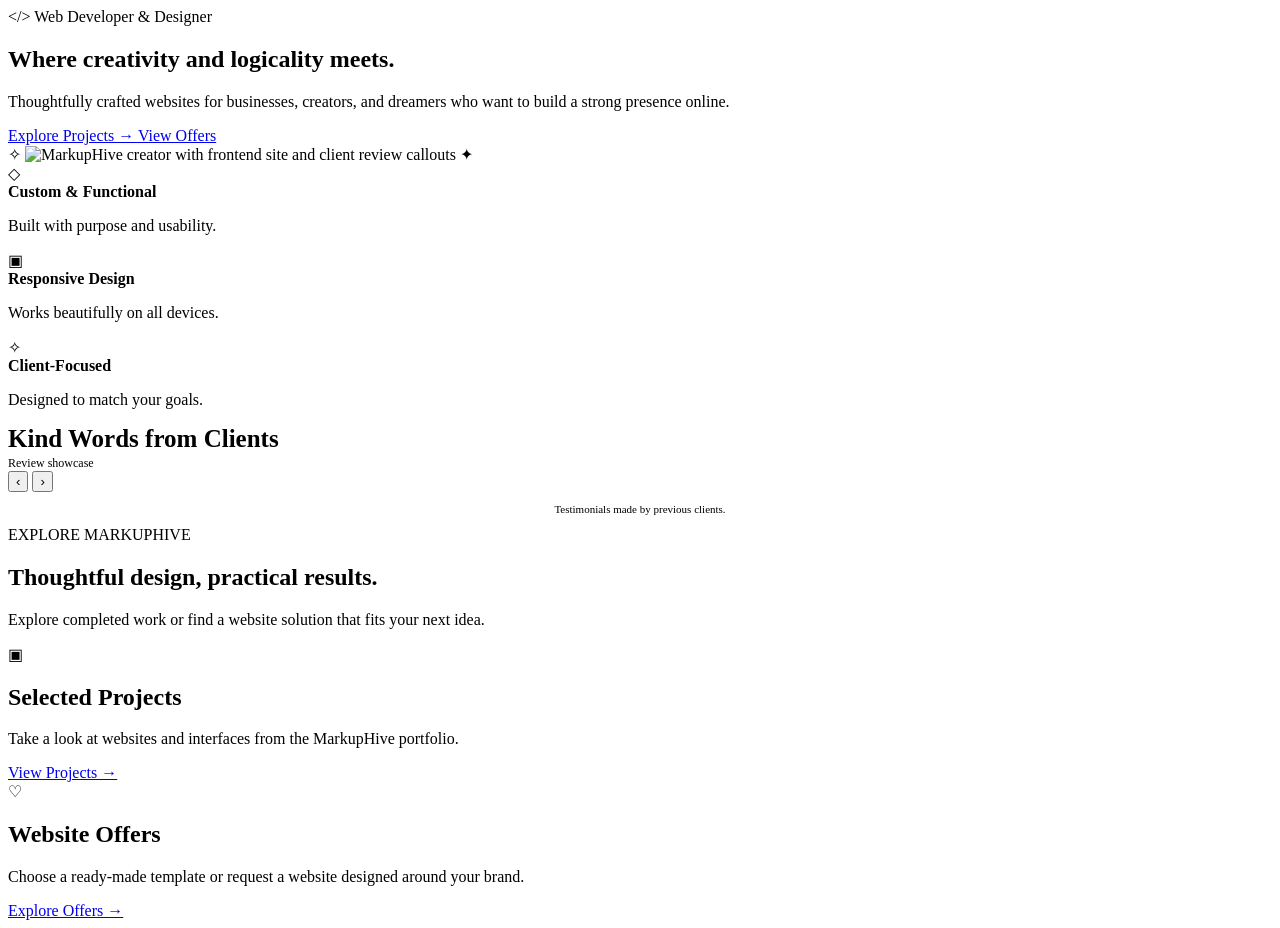
==== index.html @ 1f415b0b "Add files via upload" ====
<!DOCTYPE html>
<html lang="en">

<head>
    <meta charset="UTF-8">
    <meta name="viewport" content="width=device-width, initial-scale=1">

    <meta
        name="description"
        content="MarkupHive creates modern websites for businesses, creators, and dreamers."
    >

    <title>MarkupHive | Creative Website Studio</title>

    <!-- Favicon -->
    <link rel="icon" href="assets/favicon.png">

    <!-- Stylesheet -->
    <link rel="stylesheet" href="css/style.css">
</head>

<body data-page="home">

    <!-- ========== HEADER ========== -->
    <div id="header"></div>


    <main>

        <!-- ========== HERO SECTION ========== -->
        <section class="hero">
            <div class="container hero-grid">

                <!-- Hero Text -->
                <div>
                    <span class="eyebrow">
                        &lt;/&gt; Web Developer & Designer
                    </span>

                    <h1>
                        Where creativity and
                        <span class="accent">logicality</span>
                        meets.
                    </h1>

                    <p class="lead">
                        Thoughtfully crafted websites for businesses,
                        creators, and dreamers who want to build a
                        strong presence online.
                    </p>

                    <!-- Hero Buttons -->
                    <div class="actions">
                        <a class="btn" href="projects.html">
                            Explore Projects →
                        </a>

                        <a class="btn btn-outline" href="offers.html">
                            View Offers
                        </a>
                    </div>
                </div>

                <!-- Hero Image -->
                <div class="hero-art">
                    <span class="spark one">✧</span>

                    <img
                        src="assets/hero-bg.png"
                        alt="MarkupHive creator with frontend site and client review callouts"
                    >

                    <span class="spark two">✦</span>
                </div>

            </div>
        </section>


        <!-- ========== BENEFITS SECTION ========== -->
        <section class="benefits">
            <div class="container benefit-grid">

                <!-- Benefit 1 -->
                <div class="benefit">
                    <span class="benefit-icon">◇</span>

                    <div>
                        <strong>Custom & Functional</strong>
                        <p>Built with purpose and usability.</p>
                    </div>
                </div>

                <!-- Benefit 2 -->
                <div class="benefit">
                    <span class="benefit-icon">▣</span>

                    <div>
                        <strong>Responsive Design</strong>
                        <p>Works beautifully on all devices.</p>
                    </div>
                </div>

                <!-- Benefit 3 -->
                <div class="benefit">
                    <span class="benefit-icon">✧</span>

                    <div>
                        <strong>Client-Focused</strong>
                        <p>Designed to match your goals.</p>
                    </div>
                </div>

            </div>
        </section>


        <!-- ========== CLIENT REVIEWS SECTION ========== -->
        <section class="section">
            <div class="container">

                <div class="review-wrap">

                    <!-- Reviews Heading -->
                    <div class="review-head">
                        <h2 style="margin: 0; font: 800 25px Manrope;">
                            Kind Words from
                            <span class="accent">Clients</span>
                        </h2>

                        <span
                            class="muted"
                            style="font-size: 12px;"
                        >
                            Review showcase
                        </span>
                    </div>

                    <!-- Reviews Container -->
                    <div id="reviews" class="reviews-grid"></div>

                    <!-- Review Navigation -->
                    <div class="review-controls">

                        <button
                            id="review-prev"
                            aria-label="Previous reviews"
                        >
                            ‹
                        </button>

                        <span
                            id="review-dots"
                            class="review-dots"
                        ></span>

                        <button
                            id="review-next"
                            aria-label="Next reviews"
                        >
                            ›
                        </button>

                    </div>

                    <!-- Reviews Disclaimer -->
                    <p
                        class="muted"
                        style="font-size: 11px; text-align: center;"
                    >
                        Testimonials made by previous clients.
                    </p>

                </div>
            </div>
        </section>


        <!-- ========== EXPLORE MARKUPHIVE SECTION ========== -->
        <section class="section section-tint">
            <div class="container">

                <!-- Section Heading -->
                <div class="section-heading">

                    <span class="eyebrow">
                        EXPLORE MARKUPHIVE
                    </span>

                    <h2>
                        Thoughtful design, practical results.
                    </h2>

                    <p>
                        Explore completed work or find a website
                        solution that fits your next idea.
                    </p>

                </div>


                <!-- Explore Cards -->
                <div class="offer-grid">

                    <!-- Projects Card -->
                    <div class="offer-card">

                        <div class="offer-icon">▣</div>

                        <h2>Selected Projects</h2>

                        <p>
                            Take a look at websites and interfaces
                            from the MarkupHive portfolio.
                        </p>

                        <a
                            class="btn btn-outline"
                            href="projects.html"
                        >
                            View Projects →
                        </a>

                    </div>


                    <!-- Offers Card -->
                    <div class="offer-card">

                        <div class="offer-icon">♡</div>

                        <h2>Website Offers</h2>

                        <p>
                            Choose a ready-made template or request
                            a website designed around your brand.
                        </p>

                        <a class="btn" href="offers.html">
                            Explore Offers →
                        </a>

                    </div>

                </div>
            </div>
        </section>

    </main>


    <!-- ========== FOOTER ========== -->
    <div id="footer"></div>


    <!-- ========== JAVASCRIPT ========== -->

    <!-- Website Data -->
    <script src="js/data.js"></script>

    <!-- Main Website Functionality -->
    <script src="js/main.js"></script>

</body>
</html>
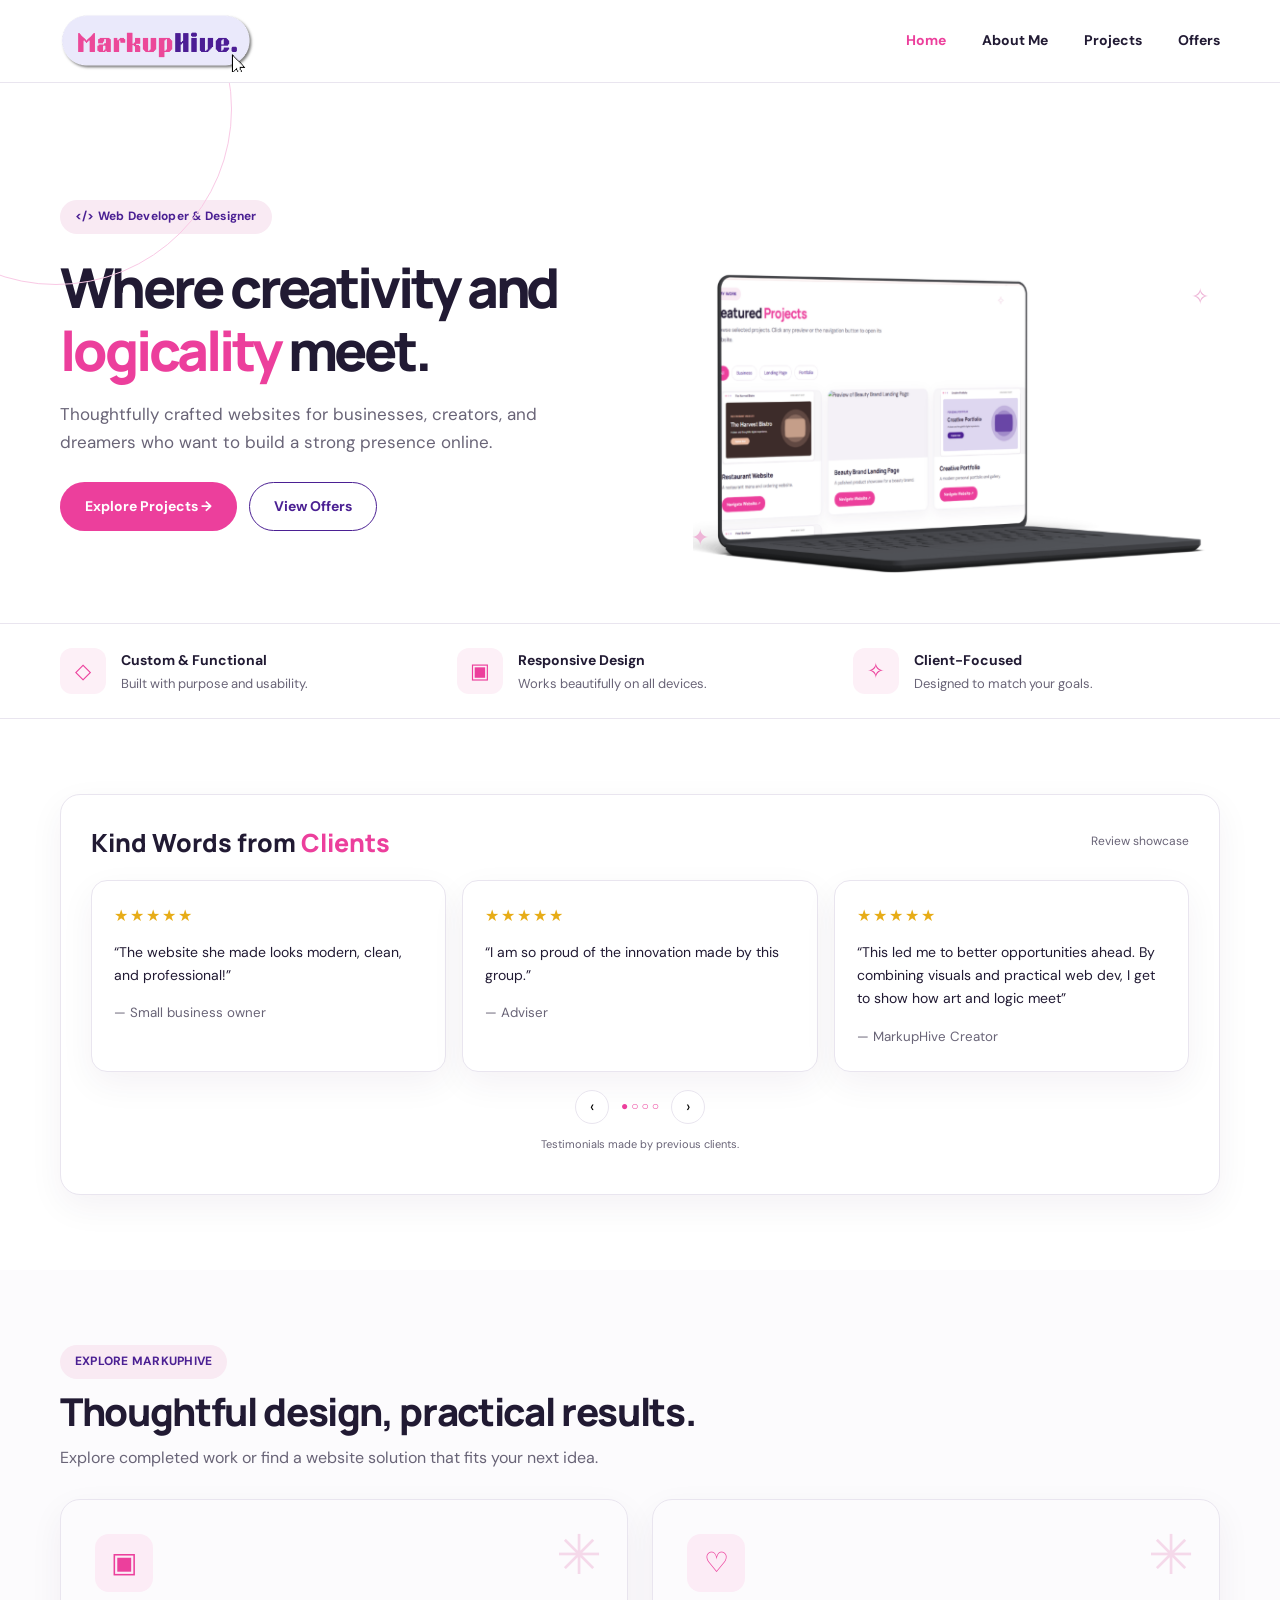
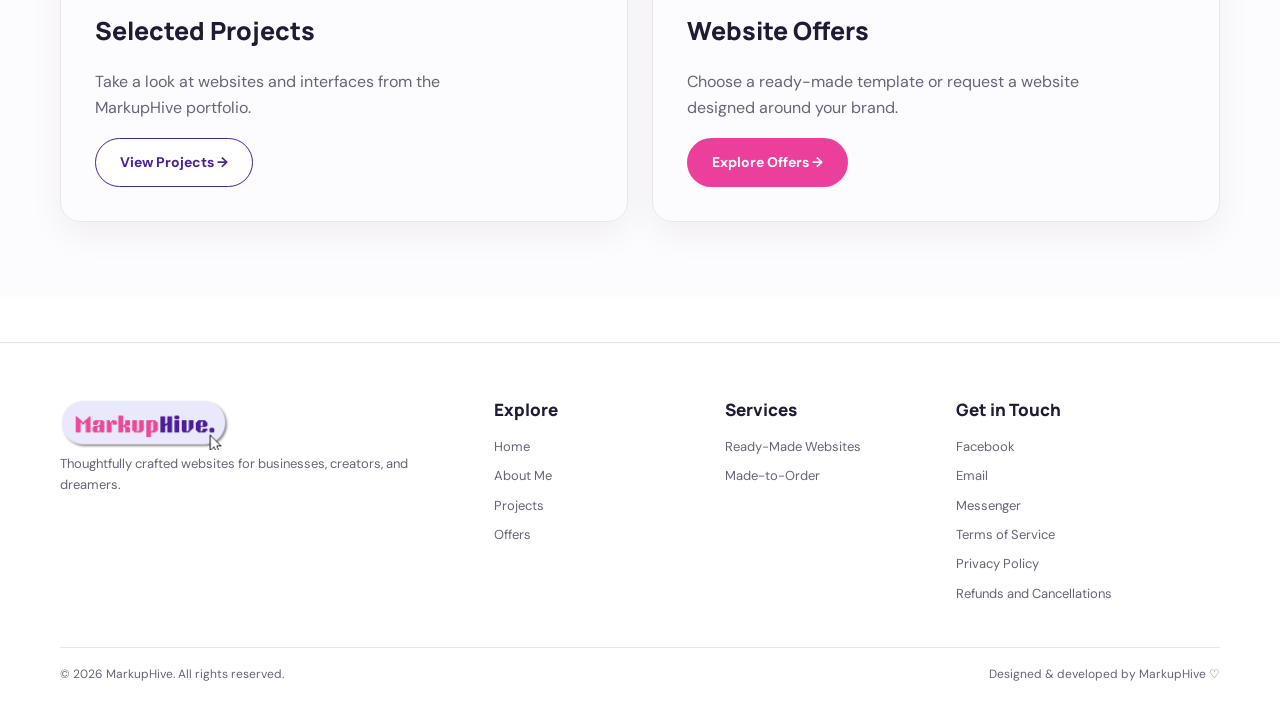
==== commit 9239699e: "Update index.html" ====
--- a/index.html
+++ b/index.html
@@ -41,7 +41,7 @@
                     <h1>
                         Where creativity and
                         <span class="accent">logicality</span>
-                        meets.
+                        meet.
                     </h1>
 
                     <p class="lead">
--- a/css/style.css
+++ b/css/style.css
@@ -0,0 +1,2 @@
+@import url('https://fonts.googleapis.com/css2?family=DM+Sans:wght@400;500;600;700&family=Manrope:wght@400;500;600;700;800&display=swap');
+:root{--pink:#ec3f9c;--purple:#4b2093;--ink:#211a33;--muted:#696477;--line:#e9e5ef;--light:#faf8fc;--shadow:0 12px 35px rgba(48,25,77,.055)}*{box-sizing:border-box}html{scroll-behavior:smooth}body{margin:0;color:var(--ink);background:white;font-family:'DM Sans',sans-serif;line-height:1.65}a{text-decoration:none;color:inherit}button,input,textarea,select{font:inherit}button{cursor:pointer}img{max-width:100%;display:block}.container{width:min(1160px,calc(100% - 48px));margin:auto}.site-header{background:#fff;border-bottom:1px solid var(--line);position:sticky;top:0;z-index:20}.nav-wrap{height:82px;display:flex;align-items:center;justify-content:space-between;gap:24px}.logo img{width:195px;height:64px;object-fit:contain}.nav{display:flex;align-items:center;gap:36px}.nav a{font-size:14px;font-weight:700;transition:color .2s}.nav a:hover,.nav a.active{color:var(--pink)}.menu-toggle{display:none;border:0;background:white;color:var(--purple);font-size:24px}.hero{position:relative;overflow:hidden}.hero:before{content:'';position:absolute;left:-120px;top:-150px;width:350px;height:350px;border:1px solid #f9c9e5;border-radius:50%;pointer-events:none}.hero-grid{min-height:540px;display:grid;grid-template-columns:1.06fr .94fr;align-items:center;gap:34px;padding:50px 0 25px}.eyebrow{display:inline-block;color:var(--purple);background:#f9eaf3;border-radius:30px;padding:7px 15px;font-size:12px;font-weight:700;letter-spacing:.02em}.hero h1{font-family:Manrope,sans-serif;font-size:clamp(37px,4.3vw,62px);line-height:1.14;letter-spacing:-.055em;margin:22px 0 18px;font-weight:800}.accent{color:var(--pink)}.lead{font-size:17px;color:var(--muted);max-width:540px}.actions{display:flex;gap:12px;flex-wrap:wrap;margin-top:26px}.btn{border:1px solid transparent;display:inline-flex;align-items:center;justify-content:center;gap:8px;border-radius:100px;background:var(--pink);color:white;font-size:14px;font-weight:700;padding:12px 24px;transition:transform .2s,background .2s,box-shadow .2s}.btn:hover{transform:translateY(-2px);box-shadow:0 8px 20px #ec3f9c22}.btn-outline{background:white;color:var(--purple);border-color:var(--purple)}.btn-outline:hover{background:#fbf7ff}.btn-sm{padding:9px 16px;font-size:12px}.hero-art{position:relative;align-self:end}.hero-art img{width:100%;max-width:525px;margin:auto}.spark{position:absolute;color:#eeb5d7;font-size:22px;pointer-events:none}.spark.one{right:2%;top:8%}.spark.two{left:0;bottom:12%}.benefits{border-block:1px solid var(--line);padding:23px 0}.benefit-grid{display:grid;grid-template-columns:repeat(3,1fr);gap:30px}.benefit{display:flex;gap:15px;align-items:center}.benefit-icon{width:46px;height:46px;display:grid;place-items:center;border-radius:12px;color:var(--pink);background:#fdf0f7;font-size:21px;flex-shrink:0}.benefit strong{font-size:14px}.benefit p{font-size:13px;color:var(--muted);margin:0}.section{padding:75px 0}.section-tint{background:#fcfbfd}.section-heading{margin-bottom:28px}.section-heading h2,.page-head h1{font:800 clamp(28px,3vw,39px)/1.2 Manrope,sans-serif;letter-spacing:-.035em;margin:10px 0}.section-heading p,.page-head p{color:var(--muted);margin:0;max-width:650px}.review-wrap{border:1px solid var(--line);border-radius:20px;padding:30px;background:#fff;box-shadow:var(--shadow)}.review-head{display:flex;align-items:center;justify-content:space-between;gap:10px}.reviews-grid{display:grid;grid-template-columns:repeat(3,1fr);gap:16px;margin-top:20px}.review-card,.card{border:1px solid var(--line);border-radius:16px;background:white;box-shadow:var(--shadow)}.review-card{padding:22px}.stars{color:#e7ac17;letter-spacing:2px}.review-card p{font-size:14px;margin:12px 0}.review-card small{color:var(--muted)}.review-controls{display:flex;justify-content:center;align-items:center;gap:12px;margin-top:18px}.review-controls button{background:white;border:1px solid var(--line);border-radius:50%;width:34px;height:34px}.review-dots{font-size:12px;color:var(--pink)}.page-head{padding:70px 0 30px;position:relative}.page-head:after{content:'✧';position:absolute;right:8%;top:65px;font-size:34px;color:#f3d6e7}.about-grid{display:grid;grid-template-columns:.9fr 1.1fr;gap:60px;align-items:center}.about-image{min-height:390px;border-radius:22px;background:#faf3f8;display:flex;align-items:center;justify-content:center;overflow:hidden}.about-image img{width:100%;height:100%;object-fit:cover}.about-copy h2{font:800 32px/1.25 Manrope}.about-copy p{color:var(--muted)}.chips{display:flex;flex-wrap:wrap;gap:9px;margin-top:20px}.chip{padding:7px 13px;border:1px solid #eaddea;border-radius:100px;font-size:12px;color:var(--purple);background:white}.catalog-grid{display:grid;grid-template-columns:repeat(3,1fr);gap:24px}.card{overflow:hidden;transition:transform .2s,box-shadow .2s}.card:hover{transform:translateY(-4px);box-shadow:0 18px 35px #36214516}.card-image{height:195px;background:#f4f1f7;overflow:hidden;display:flex;align-items:center;justify-content:center}.card-image img{width:100%;height:100%;object-fit:cover;transition:transform .3s}.card:hover .card-image img{transform:scale(1.035)}.card-body{padding:22px}.card-body h3{font:800 18px/1.3 Manrope;margin:0 0 7px}.card-body p{color:var(--muted);font-size:13px;margin:0 0 16px}.card-actions{display:flex;gap:9px;flex-wrap:wrap}.price{color:var(--pink);font-size:19px;font-weight:800;margin:10px 0}.filters{display:flex;gap:9px;flex-wrap:wrap;margin:12px 0 30px}.filter{background:white;border:1px solid #e6ddea;border-radius:100px;padding:8px 16px;color:var(--purple);font-size:13px}.filter.active{background:var(--pink);color:white;border-color:var(--pink)}.offer-grid{display:grid;grid-template-columns:repeat(2,1fr);gap:24px}.offer-card{border:1px solid var(--line);padding:34px;border-radius:20px;box-shadow:var(--shadow);position:relative;overflow:hidden}.offer-card:after{content:'✳';position:absolute;right:25px;top:10px;color:#f5d9ea;font-size:55px}.offer-card h2{font:800 25px Manrope}.offer-card p{color:var(--muted);max-width:400px}.offer-icon{display:grid;place-items:center;width:58px;height:58px;background:#fcecf6;border-radius:14px;color:var(--pink);font-size:28px}.form-panel{border:1px solid var(--line);border-radius:20px;padding:32px;max-width:790px;box-shadow:var(--shadow)}.form-grid{display:grid;grid-template-columns:1fr 1fr;gap:18px}.field{display:flex;flex-direction:column;gap:6px;margin-bottom:16px}.field label{font-size:13px;font-weight:700}.field input,.field select,.field textarea{width:100%;border:1px solid #dcd6e3;border-radius:10px;padding:11px 13px;background:white;color:var(--ink);outline:none}.field input:focus,.field textarea:focus,.field select:focus{border-color:var(--pink);box-shadow:0 0 0 3px #ec3f9c14}.muted{color:var(--muted)}.summary{white-space:pre-wrap;background:#faf8fc;border:1px solid var(--line);padding:18px;border-radius:12px;font-size:13px;overflow-wrap:anywhere}.footer{border-top:1px solid var(--line);padding:55px 0 20px;background:#fff;margin-top:45px}.footer-grid{display:grid;grid-template-columns:2fr 1fr 1fr 1.3fr;gap:28px}.footer h3{font:800 17px Manrope;margin:0 0 15px}.footer p,.footer a{font-size:13px;color:var(--muted)}.footer a{display:block;margin:8px 0}.footer a:hover{color:var(--pink)}.footer-brand img{width:170px;margin:-10px 0}.footer-bottom{border-top:1px solid var(--line);margin-top:35px;padding-top:17px;display:flex;justify-content:space-between;gap:15px;font-size:12px;color:var(--muted)}dialog{border:0;border-radius:20px;width:min(560px,calc(100% - 25px));max-height:90vh;overflow:auto;padding:28px;box-shadow:0 30px 90px #24142e40}dialog::backdrop{background:#1b102e88}.modal-top{display:flex;justify-content:space-between;align-items:center}.close{border:0;background:#f6f3f8;border-radius:50%;width:34px;height:34px}.hidden{display:none!important}.empty{padding:50px;text-align:center;color:var(--muted)}.notice{background:#fbf6fb;padding:15px;border-radius:12px;color:var(--muted);font-size:13px;margin:20px 0}.legal{max-width:850px}.legal h2{margin-top:32px}.legal p,.legal li{color:var(--muted)}@media(max-width:850px){.hero-grid{grid-template-columns:1fr;min-height:auto;padding-top:55px}.hero-art{max-width:520px;margin:auto}.catalog-grid{grid-template-columns:repeat(2,1fr)}.footer-grid{grid-template-columns:repeat(2,1fr)}.about-grid{gap:25px}.nav{gap:16px}}@media(max-width:640px){.container{width:min(100% - 32px,1160px)}.nav-wrap{height:68px}.logo img{width:155px}.menu-toggle{display:block}.nav{display:none;position:absolute;top:68px;left:0;right:0;background:white;border-bottom:1px solid var(--line);padding:20px;flex-direction:column;align-items:flex-start;gap:18px}.nav.open{display:flex}.hero h1{font-size:38px}.hero-grid{gap:15px}.benefit-grid,.reviews-grid,.offer-grid,.catalog-grid,.about-grid,.form-grid{grid-template-columns:1fr}.section{padding:52px 0}.page-head{padding:50px 0 20px}.review-wrap{padding:20px}.footer-grid{grid-template-columns:1fr 1fr}.footer-bottom{flex-direction:column}.card-image{height:220px}.offer-card{padding:25px}}
